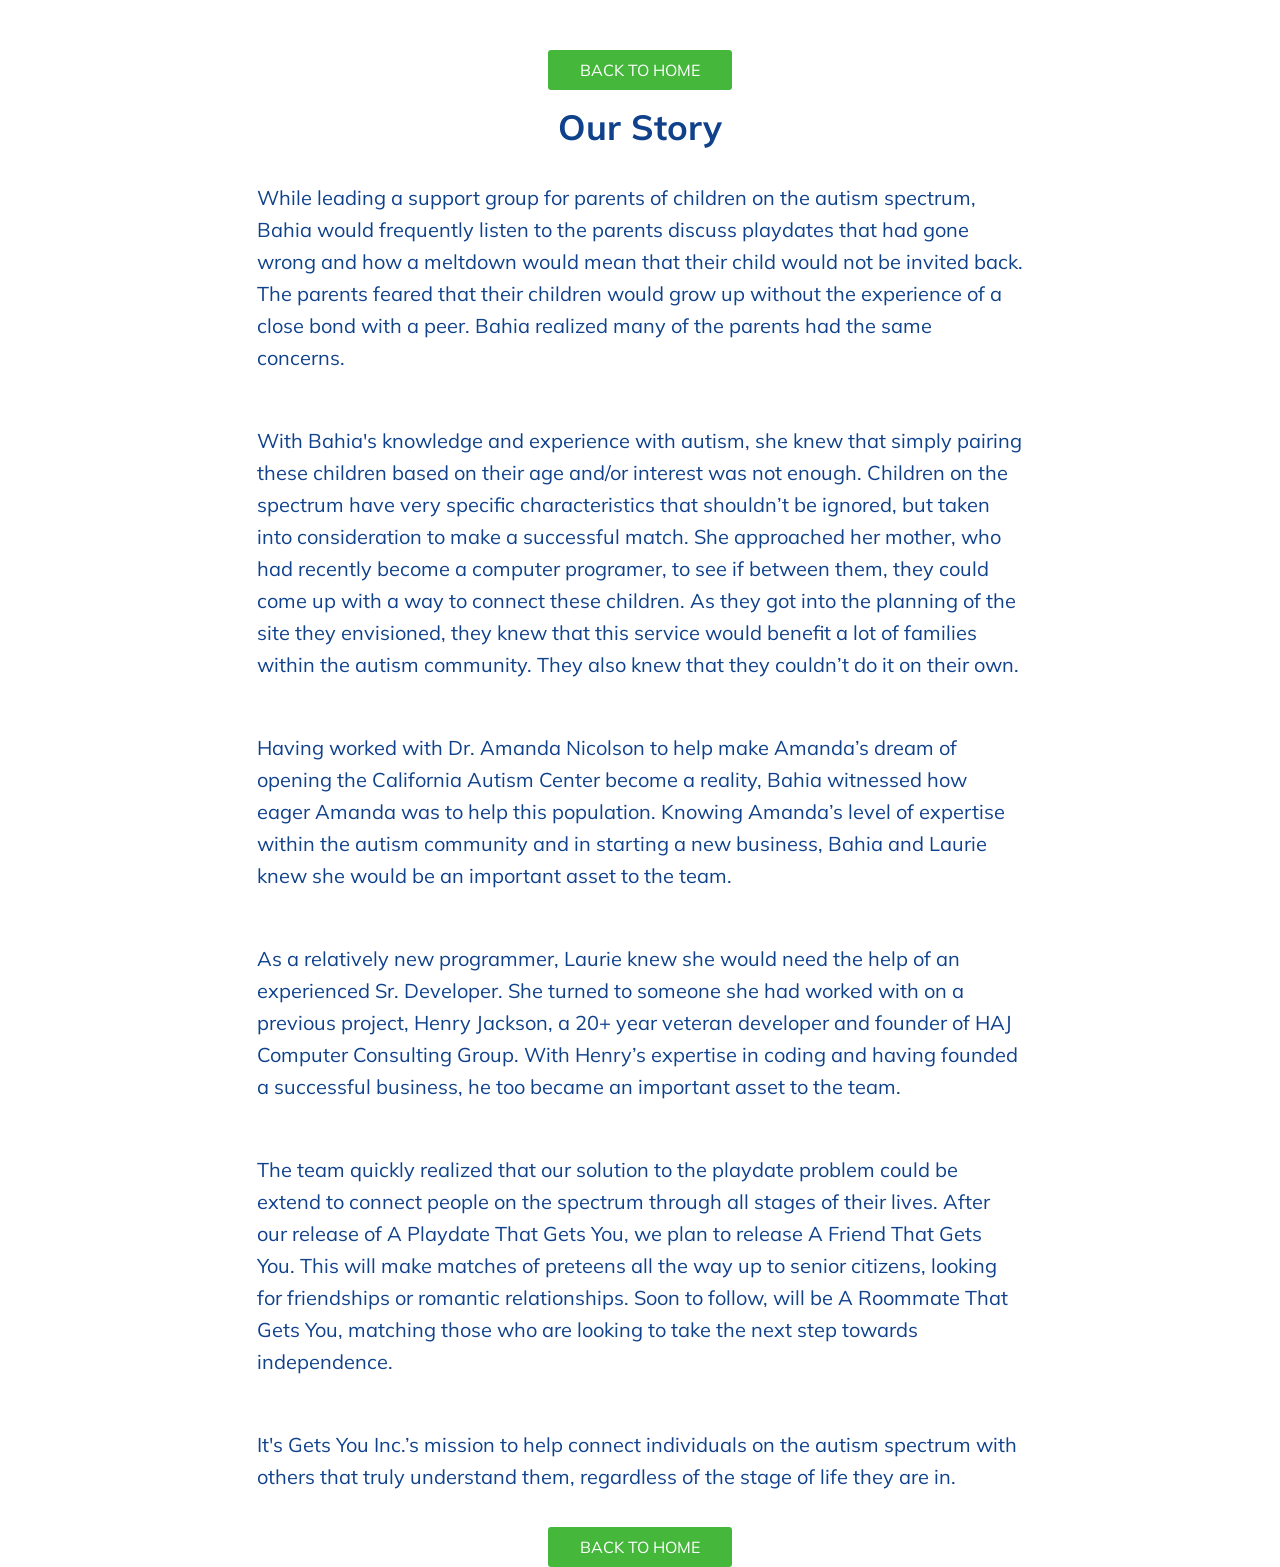
==== pages/about.html @ c368e706 "first commit" ====
<!doctype html>
<html lang="en" class="no-js">
<head>
	<meta charset="UTF-8">
	<meta name="viewport" content="width=device-width, initial-scale=1">

	<link href='https://fonts.googleapis.com/css?family=Muli' rel='stylesheet' type='text/css'>
    <link rel="stylesheet" href="https://cdnjs.cloudflare.com/ajax/libs/font-awesome/4.7.0/css/font-awesome.min.css">
    <link rel="shortcut icon" type="image/x-icon" href="../img/favicon.ico">
	<link rel="stylesheet" href="../css/reset.css"> <!-- CSS reset -->
	<link rel="stylesheet" href="../css/style.css?v=1.001"> <!-- Resource style -->
  	
	<title>Our Story - Gets You Inc.</title>
</head>
	
<body>
	<div class="page-wrapper">
	    <article>
			<a href="../index.html" class="back">BACK TO HOME</a>
		    <div>
                <h2>Our Story</h2>
	        </div>
			<p>
			    While leading a support group for parents of children on the autism spectrum, Bahia would frequently listen to the parents discuss playdates that had gone wrong and how a meltdown would mean that their child would not be invited back. The parents feared that their children would grow up without the experience of a close bond with a peer. Bahia realized many of the parents had the same concerns.
			</p>
			<p>
				With Bahia's knowledge and experience with autism, she knew that simply pairing these children based on their age and/or interest was not enough. Children on the spectrum have very specific characteristics that shouldn’t be ignored, but taken into consideration to make a successful match. She approached her mother, who had recently become a computer programer, to see if between them, they could come up with a way to connect these children. As they got into the planning of the site they envisioned, they knew that this service would benefit a lot of families within the autism community. They also knew that they couldn’t do it on their own.
			</p>
			<p>
			    Having worked with Dr. Amanda Nicolson to help make Amanda’s dream of opening the California Autism Center become a reality, Bahia witnessed how eager Amanda was to help this population. Knowing Amanda’s level of expertise within the autism community and in starting a new business, Bahia and Laurie knew she would be an important asset to the team.
			</p>
			<p>
			    As a relatively new programmer, Laurie knew she would need the help of an experienced Sr. Developer. She turned to someone she had worked with on a previous project, Henry Jackson, a 20+ year veteran developer and founder of HAJ Computer Consulting Group. With Henry’s expertise in coding and having founded a successful business, he too became an important asset to the team.
			</p>
			<p>
			    The team quickly realized that our solution to the playdate problem could be extend to connect people on the spectrum through all stages of their lives. After our release of A Playdate That Gets You, we plan to release A Friend That Gets You. This will make matches of preteens all the way up to senior citizens, looking for friendships or romantic relationships. Soon to follow, will be A Roommate That Gets You, matching those who are looking to take the next step towards independence.
			</p>
			<p>
			    It's Gets You Inc.’s mission to help connect individuals on the autism spectrum with others that truly understand them, regardless of the stage of life they are in.
			</p>
			<a href="../index.html" class="back">BACK TO HOME</a>
			<br/>
		</article>
	</div>
    	
	<script src="js/modernizr.js?v=1.001"></script> <!-- Modernizr -->
</body>
</html>
---- css/style.css ----
/* -------------------------------- 

Primary style

-------------------------------- */
*, *::after, *::before {
  box-sizing: border-box;
}

html {
  font-size: 62.5%;
}

body {
  font-size: 2rem;
  font-family: "Muli", sans-serif;
  color: #10428c;
  background-color: #ffffff;
  padding-top: 50px;
  text-align: center;
}

html, body {
  height: 100%;
}

a {
  color: #666666;
  text-decoration: none;
}

button {
  border: none;
  outline: none;
  cursor: pointer;
}

/* -------------------------------- 

 Header

-------------------------------- */
.logo, .nav-trigger {
  position: absolute;
  z-index: 3;
}
.logo {
  top: 7px;
  left: 4%;
  cursor: pointer;
  -webkit-transition: opacity 0.3s, visibility 0.3s;
  -moz-transition: opacity 0.3s, visibility 0.3s;
  transition: opacity 0.3s, visibility 0.3s;
}
.logo.project-open {
  opacity: 0;
  visibility: hidden;
}
.nav-trigger {
  top: 12px;
  right: 4%;
  height: 46px;
  width: 46px;
  border-radius: 50%;
  background-color: #45b83c;
  -webkit-transition: background 0.2s;
  -moz-transition: background 0.2s;
  transition: background 0.2s;
  /*image replacement*/
  overflow: hidden;
  text-indent: 100%;
  white-space: nowrap;
  color: transparent;
}
.nav-trigger .icon,
.nav-trigger .icon::before,
.nav-trigger .icon::after {
  /*icon created in CSS*/
  position: absolute;
  background-color: #FFFFFF;
  border-radius: 2px;
  /*force Hardware Acceleration in WebKit*/
  -webkit-transform: translateZ(0);
  -moz-transform: translateZ(0);
  -ms-transform: translateZ(0);
  -o-transform: translateZ(0);
  transform: translateZ(0);
  -webkit-backface-visibility: hidden;
  backface-visibility: hidden;
}
.no-touch .nav-trigger:hover {
  background-color: #cfffcc;
}
.nav-trigger .icon {
  /*middle line of the menu icon*/
  display: inline-block;
  width: 18px;
  height: 2px;
  left: 50%;
  top: 50%;
  bottom: auto;
  right: auto;
  -webkit-transform: translateX(-50%) translateY(-50%);
  -moz-transform: translateX(-50%) translateY(-50%);
  -ms-transform: translateX(-50%) translateY(-50%);
  -o-transform: translateX(-50%) translateY(-50%);
  transform: translateX(-50%) translateY(-50%);
  -webkit-transition: -webkit-transform 0.3s, background-color 0.3s;
  -moz-transition: -moz-transform 0.3s, background-color 0.3s;
  transition: transform 0.3s, background-color 0.3s;
}
.nav-trigger .icon::before, .nav-trigger .icon::after {
  /*upper and lower lines of the menu icon*/
  content: '';
  top: 0;
  right: 0;
  width: 100%;
  height: 100%;
  -webkit-transition: -webkit-transform 0.3s;
  -moz-transition: -moz-transform 0.3s;
  transition: transform 0.3s;
}
.nav-trigger .icon::before {
  -webkit-transform: translateY(-6px);
  -moz-transform: translateY(-6px);
  -ms-transform: translateY(-6px);
  -o-transform: translateY(-6px);
  transform: translateY(-6px);
}
.nav-trigger .icon::after {
  -webkit-transform: translateY(6px);
  -moz-transform: translateY(6px);
  -ms-transform: translateY(6px);
  -o-transform: translateY(6px);
  transform: translateY(6px);
}
.nav-trigger.project-open .icon {
  /*user selects a projects - transform the icon into a 'X'*/
  background-color: rgba(255, 255, 255, 0);
}
.nav-trigger.project-open .icon::before, .nav-trigger.project-open .icon::after {
  background-color: #ffffff;
}
.nav-trigger.project-open .icon::before {
  -webkit-transform: translateY(0) rotate(45deg);
  -moz-transform: translateY(0) rotate(45deg);
  -ms-transform: translateY(0) rotate(45deg);
  -o-transform: translateY(0) rotate(45deg);
  transform: translateY(0) rotate(45deg);
}
.nav-trigger.project-open .icon::after {
  -webkit-transform: translateY(0) rotate(-45deg);
  -moz-transform: translateY(0) rotate(-45deg);
  -ms-transform: translateY(0) rotate(-45deg);
  -o-transform: translateY(0) rotate(-45deg);
  transform: translateY(0) rotate(-45deg);
}
.nav-trigger.nav-open .icon {
  /* user opens the navigation - transform the icon into an arrow */
  -webkit-transform: translateY(-50%) translateX(-50%) rotate(90deg);
  -moz-transform: translateY(-50%) translateX(-50%) rotate(90deg);
  -ms-transform: translateY(-50%) translateX(-50%) rotate(90deg);
  -o-transform: translateY(-50%) translateX(-50%) rotate(90deg);
  transform: translateY(-50%) translateX(-50%) rotate(90deg);
}
.nav-trigger.nav-open .icon::after {
  -webkit-transform: translateX(-5px) translateY(3px) rotate(45deg) scaleX(0.5);
  -moz-transform: translateX(-5px) translateY(3px) rotate(45deg) scaleX(0.5);
  -ms-transform: translateX(-5px) translateY(3px) rotate(45deg) scaleX(0.5);
  -o-transform: translateX(-5px) translateY(3px) rotate(45deg) scaleX(0.5);
  transform: translateX(-5px) translateY(3px) rotate(45deg) scaleX(0.5);
}
.nav-trigger.nav-open .icon::before {
  -webkit-transform: translateX(-5px) translateY(-3px) rotate(-45deg) scaleX(0.5);
  -moz-transform: translateX(-5px) translateY(-3px) rotate(-45deg) scaleX(0.5);
  -ms-transform: translateX(-5px) translateY(-3px) rotate(-45deg) scaleX(0.5);
  -o-transform: translateX(-5px) translateY(-3px) rotate(-45deg) scaleX(0.5);
  transform: translateX(-5px) translateY(-3px) rotate(-45deg) scaleX(0.5);
}
.head-title h1 {
  position: relative;
  margin: auto;
  display: block;
  z-index: 1;
  color: #8d5fd3;
  font-family: "Muli", sans-serif;
  font-size: 4.5rem;
  font-weight: 900;
  text-align: center;
  padding: 0;
}


/*-----------------------------

Subscribe Cube

------------------------------*/
#cuboid {
  width: 380px; 
  margin: 0 auto;
/*this also makes #cuboid a container for absolutely positioned descendants*/
  perspective: 1000px;
}
#cuboid form {
/*counter translate*/
  transform: translateZ(-20px);
/*propogate 3d space for children*/
  transform-style: preserve-3d;
/*prevent height collapse as children are absolutely positioned*/
  height: 40px;
/*for smooth animations*/
  transition: all 0.35s;
}

.cuboid-text {
  line-height: 40px; 
  height: 40px;
  background: #45b83c;
  color: #ffffff;
  font-size: 1.9rem;
}
.loader {
  background: #45b83c;
  animation: phase 1s infinite;
}
/*pulsating animation for the loader face*/
@keyframes phase {
  50%{background: #cfffcc;}
}
#email {
  background: #cfffcc;
  outline: none; 
  border: 0 none;
  font: inherit; 
  text-align: left; 
  color: #45b83c;
  width: 100%; 
  display:block;
  padding: 0 10px;
  box-sizing: border-box;
}
#email .cuboid-text {
  color: #45b83c;
}
#submit {
  display: none;
}
.submit-icon, .reset-icon {
  position: absolute; 
  right: 0;
  top: 0;
  color: #45b83c;
  line-height: 40px; 
  padding: 0 10px;
/*smooth transitions when user activates input and types something*/
  transition: all 0.5s;
/*to make the icons feel like buttons*/
  cursor: pointer;
}
.submit-icon {
  padding-top: 8px;
}
/*.active = when the user is typing something*/
.submit-icon.active {
  color: #45b83c;
}
.reset-icon {
  color: #cfffcc; 
  font-size: 14px;
}
#cuboid div {
  position: absolute; 
  top: 0; 
  left: 0; 
  width: 100%;
}
/*3D transforms. Each face will be rotated in multiples of -90deg and moved 20px(half of their 40px height) out*/
#cuboid div:nth-child(1) {transform: rotateX(0deg) translateZ(20px);}
#cuboid div:nth-child(2) {transform: rotateX(-90deg) translateZ(20px);}
#cuboid div:nth-child(3) {transform: rotateX(-180deg) translateZ(20px);}
#cuboid div:nth-child(4) {transform: rotateX(-270deg) translateZ(20px);}

/*the form will have 4 states/classes(default+3) for rotation*/
#cuboid form:hover, 
#cuboid form.ready {transform: translateZ(-20px) rotateX(90deg);}
#cuboid form.loading {transform: translateZ(-20px) rotateX(180deg);}
#cuboid form.complete {transform: translateZ(-20px) rotateX(270deg);}


/* -------------------------------- 

 Navigation

-------------------------------- */
.primary-nav {
  position: absolute;
  z-index: 1;
  top: 60;
  left: 0;
  /*height = (100% - 9%) - 9% is the space taken by the projects when the navigation is open*/
  height: 91%;
  width: 100%;
  overflow: auto;
  text-align: center;
  opacity: 0;
  -webkit-transition: opacity 0s 0.4s;
  -moz-transition: opacity 0s 0.4s;
  transition: opacity 0s 0.4s;
  /* vertically align its content */
  display: table;
}
.primary-nav ul {
  /*vertically align inside nav*/
  display: block;
  vertical-align: middle;
  -webkit-transform: translateY(50px);
  -moz-transform: translateY(50px);
  -ms-transform: translateY(50px);
  -o-transform: translateY(50px);
  transform: translateY(50px);
  -webkit-transition: -webkit-transform 0.4s;
  -moz-transition: -moz-transform 0.4s;
  transition: transform 0.4s;
}
.primary-nav a {
  display: inline-block;
  padding: .4em 1em;
  border-radius: 4px;
  -webkit-transition: background 0.2s;
  -moz-transition: background 0.2s;
  transition: background 0.2s;
  color: #10428c;
  font-family: "Muli", sans-serif;
  font-size: 2rem;
  font-weight: 700;
  -webkit-font-smoothing: antialiased;
  -moz-osx-font-smoothing: grayscale;
}
.no-touch .primary-nav a:hover {
  background-color: #f5f5f5;
}
.primary-nav .label {
  position: relative;
  margin: 2em 0 2em;
  color: #10428c;
  text-transform: uppercase;
  font-weight: 900;
  font-size: 2.5rem;
  letter-spacing: 1px;
}
.primary-nav .label::after {
  /* line below .label*/
  content: '';
  position: absolute;
  left: 50%;
  right: auto;
  -webkit-transform: translateX(-50%);
  -moz-transform: translateX(-50%);
  -ms-transform: translateX(-50%);
  -o-transform: translateX(-50%);
  transform: translateX(-50%);
  bottom: -15px;
  height: 1px;
  width: 40px;
  background-color: currentColor;
}
.primary-nav.nav-open {
  opacity: 1;
  -webkit-transition: opacity 0s;
  -moz-transition: opacity 0s;
  transition: opacity 0s;
}
.primary-nav.nav-open ul {
  -webkit-transform: translateY(0);
  -moz-transform: translateY(0);
  -ms-transform: translateY(0);
  -o-transform: translateY(0);
  transform: translateY(0);
}
@media only screen and (min-width: 1170px) {
  .primary-nav a {
    font-size: 2rem;
  }
}

/* -------------------------------- 

 Projects

-------------------------------- */
.projects-container {
  height: 90%;
  width: 100vw;
  position: relative;
  overflow: hidden;
}
.projects-container .single-project {
  position: absolute;
  z-index: 2;
  top: 0px;
  left: 0px;
  height: 100%;
  width: 100%;
  cursor: pointer;
  -webkit-transition: -webkit-transform 0.4s;
  -moz-transition: -moz-transform 0.4s;
  transition: transform 0.4s;
  /*force hardware acceleration*/
  -webkit-backface-visibility: hidden;
  backface-visibility: hidden;
  -webkit-transform: translateZ(0);
  -moz-transform: translateZ(0);
  -ms-transform: translateZ(0);
  -o-transform: translateZ(0);
  transform: translateZ(0);
}
.projects-container .single-project:nth-of-type(2) {
  -webkit-transform: translateY(33.3333333333%);
  -moz-transform: translateY(33.3333333333%);
  -ms-transform: translateY(33.3333333333%);
  -o-transform: translateY(33.3333333333%);
  transform: translateY(33.3333333333%);
}
.projects-container .single-project:nth-of-type(3) {
  -webkit-transform: translateY(66.6666666667%);
  -moz-transform: translateY(66.6666666667%);
  -ms-transform: translateY(66.6666666667%);
  -o-transform: translateY(66.6666666667%);
  transform: translateY(66.6666666667%);
}
.projects-container .single-project.selected {
  /*selected project*/
  cursor: auto;
  -webkit-transform: translateY(0);
  -moz-transform: translateY(0);
  -ms-transform: translateY(0);
  -o-transform: translateY(0);
  transform: translateY(0);
}
.projects-container .single-project.selected ~ li {
  /*hide siblings projects*/
  -webkit-transform: translateY(100%);
  -moz-transform: translateY(100%);
  -ms-transform: translateY(100%);
  -o-transform: translateY(100%);
  transform: translateY(100%);
}
.projects-container.nav-open .single-project {
  box-shadow: 0 0 30px rgba(0, 0, 0, 0.5);
  -webkit-transform: translateY(91%);
  -moz-transform: translateY(91%);
  -ms-transform: translateY(91%);
  -o-transform: translateY(91%);
  transform: translateY(91%);
}
.projects-container.nav-open .single-project:nth-of-type(2) {
  -webkit-transform: translateY(94%);
  -moz-transform: translateY(94%);
  -ms-transform: translateY(94%);
  -o-transform: translateY(94%);
  transform: translateY(94%);
}
.projects-container.nav-open .single-project:nth-of-type(3) {
  -webkit-transform: translateY(97%);
  -moz-transform: translateY(97%);
  -ms-transform: translateY(97%);
  -o-transform: translateY(97%);
  transform: translateY(97%);
}
.projects-container.nav-open:hover .single-project {
  -webkit-transform: translateY(88%);
  -moz-transform: translateY(88%);
  -ms-transform: translateY(88%);
  -o-transform: translateY(88%);
  transform: translateY(88%);
}
.projects-container.nav-open:hover .single-project:nth-of-type(2) {
  -webkit-transform: translateY(92%);
  -moz-transform: translateY(92%);
  -ms-transform: translateY(92%);
  -o-transform: translateY(92%);
  transform: translateY(92%);
}
.projects-container.nav-open:hover .single-project:nth-of-type(3) {
  -webkit-transform: translateY(96%);
  -moz-transform: translateY(96%);
  -ms-transform: translateY(96%);
  -o-transform: translateY(96%);
  transform: translateY(96%);
}

.title {
  position: relative;
  z-index: 1;
  height: 33.333333333%;
  width: 100vw;
  text-align: center;
  /* vertical align its content */
  display: block;
}
.title::before {
  /*background image*/
  content: '';
  position: absolute;
  top: 0;
  left: 0;
  height: 300%;
  width: 100vw;
  background-position: center center;
  background-repeat: no-repeat;
}
.title::after {
  /*line below title - visible on hover*/
  content: '';
  position: absolute;
  left: 50%;
  top: 56%;
  -webkit-transform: translateX(-50%) translateY(-50%) scaleX(0);
  -moz-transform: translateX(-50%) translateY(-50%) scaleX(0);
  -ms-transform: translateX(-50%) translateY(-50%) scaleX(0);
  -o-transform: translateX(-50%) translateY(-50%) scaleX(0);
  transform: translateX(-50%) translateY(-50%) scaleX(0);
  height: 5px;
  width: 130px;
  background-color: #8d5fd3;
  -webkit-transition: -webkit-transform 0.2s;
  -moz-transition: -moz-transform 0.2s;
  transition: transform 0.2s;
}
.single-project:nth-of-type(1) .title {
  background-color: #e8b85a;
}
.single-project:nth-of-type(1) .title::before {
  background-image: url(../img/img-1.jpg);
}
.single-project:nth-of-type(2) .title {
  background-color: #798eab;
}
.single-project:nth-of-type(2) .title::before {
  background-image: url(../img/Collage_Fotor.jpg);
}
.single-project:nth-of-type(3) .title {
  background-color: #fafffc;
}
.single-project:nth-of-type(3) .title::before {
  background-image: url(../img/img3_Fotor.jpg);
}
.single-project:nth-of-type(1) .title::before, .single-project:nth-of-type(2) .title::before, .single-project:nth-of-type(3) .title::before {
  background-size: cover;
}

.title h1 {
  position: relative;
  top: 25%;
  padding: 1.5rem;
  z-index: 1;
  font-size: 4.2rem;
  font-weight: 900;
  color: #8d5fd3;
  font-family: "Muli", sans-serif;
  /*vertical align inside .title*/
  display: block;
  vertical-align: middle;
  -webkit-transition: -webkit-transform 0.4s;
  -moz-transition: -moz-transform 0.4s;
  transition: transform 0.4s;
  /*force hardware acceleration*/
  -webkit-backface-visibility: hidden;
  backface-visibility: hidden;
  -webkit-transform: translateZ(0);
  -moz-transform: translateZ(0);
  -ms-transform: translateZ(0);
  -o-transform: translateZ(0);
  transform: translateZ(0);
}
.no-touch .title:hover::after {
  -webkit-transform: translateX(-50%) translateY(-50%) scaleX(1);
  -moz-transform: translateX(-50%) translateY(-50%) scaleX(1);
  -ms-transform: translateX(-50%) translateY(-50%) scaleX(1);
  -o-transform: translateX(-50%) translateY(-50%) scaleX(1);
  transform: translateX(-50%) translateY(-50%) scaleX(1);
}
.no-touch .selected .title:hover::after {
  -webkit-transition: -webkit-transform 0s;
  -moz-transition: -moz-transform 0s;
  transition: transform 0s;
  -webkit-transform: translateX(-50%) translateY(-50%) scaleX(0);
  -moz-transform: translateX(-50%) translateY(-50%) scaleX(0);
  -ms-transform: translateX(-50%) translateY(-50%) scaleX(0);
  -o-transform: translateX(-50%) translateY(-50%) scaleX(0);
  transform: translateX(-50%) translateY(-50%) scaleX(0);
}
.selected .title h2 {
  /*vertically center h2 in the full-height image*/
  -webkit-transform: translateY(100%);
  -moz-transform: translateY(100%);
  -ms-transform: translateY(100%);
  -o-transform: translateY(100%);
  transform: translateY(100%);
}
@media only screen and (min-width: 1170px) {
  .title h2 {
    font-size: 3.8rem;
  }
}
.project-info {
  position: absolute;
  z-index: 2;
  top: 0;
  left: 0;
  width: 100%;
  height: 100%;
  overflow: auto;
  opacity: 0;
  visibility: hidden;
  -webkit-transition: opacity 0.4s, visibility 0.4s;
  -moz-transition: opacity 0.4s, visibility 0.4s;
  transition: opacity 0.4s, visibility 0.4s;
}
.project-info::before {
  /*use to push the .content-wrapper below the intro project image*/
  content: '';
  display: block;
  height: 100%;
  width: 100%;
  pointer-events: none;
}
.project-info .content-wrapper {
  position: relative;
  z-index: 2;
  padding: 2.5em 0 3em 0;
  background-color: #FFFFFF;
}
.project-info .content-wrapper > * {
  width: 90%;
  max-width: 800px;
  margin: 0 auto;
  color: #10428c;
}
.project-info .content-wrapper article h2 {
  position: relative;
  z-index: 1;
  font-size: 3.5rem;
  text-align: center;
  padding: 8rem 0 2rem 0;
  font-weight: 700;
}
.project-info .content-wrapper article p {
  font-size: 2rem;
  line-height: 2rem;
  text-align: left;
  padding: 1.7rem;
}
.selected .project-info {
  -webkit-overflow-scrolling: touch;
  opacity: 1;
  visibility: visible;
  -webkit-transition: opacity 0s, visibility 0s;
  -moz-transition: opacity 0s, visibility 0s;
  transition: opacity 0s, visibility 0s;
}
.project-info.has-boxshadow .content-wrapper {
  /* add a box-shadow while scrolling over the background image */
  box-shadow: 0 -5px 30px rgba(0, 0, 0, 0.2);
}
@media only screen and (min-width: 1170px) {
  .project-info .content-wrapper {
    padding: 4em 0;
  }
  .project-info .content-wrapper p {
    font-size: 1.5rem;
  }
}

.scroll {
  /*scroll down arrow*/
  position: fixed;
  z-index: 1;
  top: calc(100% - 150px);
  left: 50%;
  right: auto;
  -webkit-transform: translateX(-50%);
  -moz-transform: translateX(-50%);
  -ms-transform: translateX(-50%);
  -o-transform: translateX(-50%);
  transform: translateX(-50%);
  height: 48px;
  width: 48px;
  /*replace text with image*/
  text-indent: 100%;
  overflow: hidden;
  white-space: nowrap;
  color: transparent;
  background: transparent url(../img/arrow.svg) no-repeat center center;
  opacity: 0;
  visibility: hidden;
  -webkit-transition: opacity 0.4s, visibility 0.4s;
  -moz-transition: opacity 0.4s, visibility 0.4s;
  transition: opacity 0.4s, visibility 0.4s;
}
.project-open .scroll {
  opacity: 1;
  visibility: visible;
  -webkit-animation: translate 1s 0.2s;
  -moz-animation: translate 1s 0.2s;
  animation: translate 1s 0.2s;
  -webkit-animation-iteration-count: 15;
  -moz-animation-iteration-count: 15;
  animation-iteration-count: 15;
}
.project-open .has-boxshadow .scroll {
  opacity: 0;
  visibility: hidden;
}

/*pages*/
.page-wrapper, .content-wrapper {
  position: relative;
  z-index: 2;
  background-color: #FFFFFF;  
}
.page-wrapper, content-wrapper > * {
  width: 90%;
  max-width: 800px;
  margin: 0 auto;
  color: #10428c;  
}
.page-wrapper article h2, .content-wrapper article h2, main h2{
  z-index: 1;
  color: #10428c;
  font-family: "Muli", sans-serif;
  font-weight: 700;
  font-size: 3.5rem;
  text-align: center;
  padding-top: 2rem;
  padding-bottom: 2rem;
}
.page-wrapper article p, .content-wrapper article p {
  margin-bottom: 1.7rem;
  font-family: "Muli", sans-serif;
  font-size: 2rem;
  line-height: 3.2rem;
  text-align: left;
  padding: 1.7rem;
}

/* back button */
.back {
  background: #45b83c;
  border-radius: 0.3rem;
  border: none;
  color: white;
  padding: 12px 32px; 
  text-align: center;
  text-decoration: none;
  display: inline-block;
  font-size: 16px;
  cursor: pointer;
}






/*Modals should cover the whole screen, but be hidden by default.

When we click a link to #ModalName, #ModalName becomes the :target element and we can use this selector to give it new styles, like display:block;

Notice our "Close" links have an href of "#", which means none of our modals are now the :target. They will now all fall back to the basic .modal styling.

*/
article .back1page {
  background: #fff;
  border-radius: 0.3rem;
  border: none;
  color: #10428c;
  padding: 12px 32px; 
  text-align: center;
  text-decoration: none;
  display: block;
  font-size: 16px;
  font-weight:700;
  cursor: pointer;
  width: 20%;
  margin: 20px auto;
  position: absolute;
  left: 40%;
}
.modal {
	position: absolute;
	top: 0;
	left: 0;
	bottom: 0;
	right: 0;
	display: none;
	opacity: 0;
	overflow: scroll;
	width: 100%;
}
.modal:target {
	display: block;
	z-index: 2;
	opacity: 1;
}
.popup:target ~ .content {
	overflow: hidden;
}

.modal-open,
.modal-open:hover {
	display: block;
	margin: 1em auto;
	padding: 1.5em 1em;
	border: none;
	font-size: 1em;
	text-align: center;
	text-decoration: none;
	color: #10428c;
	box-shadow: 0 0 10px 1px #CCC;
}

.modal-title {
	font-size: 2em;
	font-weight: 100;
	color: #eeeeee;
	margin: 80px auto 30px auto;
}
.modal-description {
	padding: 1em;
	font-size: 1em;
	letter-spacing: 0.1em;
	color: #eeeeee;
	margin: 0 auto;
}

.bg--blue {
	background-color: #10428c;
}
.bg--purple {
	background-color: #8d5fd3;
}
.bg--red {
	background-color: #c04545;
}
.bg--green {
	background-color: #45b83c;
}

 .back1 {
	background-color:#fff;
    display:block;
    width:20%;
    position:relative;
    font-style:normal;
    font-weight:bold;
    font-size:14px;
    margin:auto;
    outline:none;
    color:#10428c;
    border:none;
    text-decoration:none;
    text-align:center;
    cursor:pointer;
    border-radius:p.3rem;
}


figure.overlay{
	position: relative;
	float: left;
	margin: 10px 1%;
	min-width: 220px;
	max-width: 380px;
	max-height: 380px;
	width: 100%;
	overflow: hidden;
	text-align: center;
}

/* make a smooth transition when hover over image */
figure.overlay * {
	-webkit-transition: all 0.35s ease-in-out;
	transition: all .35s ease-in-out;
}

figure.overlay img{
	opacity: 0.3;
	max-width: 100%;
	position: relative;
}

figure.overlay figcaption{
	position: absolute;
	top: 70%;
	left: 30px;
	right: 30px;
}

figure.overlay figcaption h3{
	font-size: .9em;
	top: 50%;
	letter-spacing: -.5px;
	color: #ffffff;
	text-transform: uppercase;
	padding: 10px 0px;
	margin: 0;
	font-weight: 400;
}

figure.overlay figcaption h3 span{
	font-size: .8em;
}
/* lines above and below the figcaptions */
figure.overlay figcaption:before, figure.overlay figcaption:after{
	background-color: rgba(255, 255, 255, 0.8);
	width: 100%;
	height: 2px;
	position: absolute;
	content: "";
	display: block;
}

figure.overlay figcaption:before{
	left: 0;
	top: 0;
}

figure.overlay figcaption:after{
	bottom: 0;
	right: 0;
}

figure.overlay.blue{
	background: #10428c;
}

figure.overlay.purple{
	background: #8d5fd3;
}

figure.overlay.red{
	background: #c04545;
}

figure.overlay.green{
	background: #45b83c;
}

/* code to make the images links */
figure.overlay a{
	left: 0;
	right: 0;
	top: 0;
	bottom: 0;
	position: absolute;
}

/* when you hover, overlay disappears */
figure.overlay:hover img, figure.overlay.hover img{
	opacity: 1;
}


figure.overlay:hover figcaption:before,
figure.overlay.hover figcaption:before,
figure.overlay:hover figcaption:after,
figure.overlay.hover figcaption:after{
	width: 200%;
}

/* --------------------------------

 contact page

---------------------------------- */
form {

  margin: 10% auto;
  min-width: 9rem;
}

input,
textarea {
  float: left;
  width: 100%;
  max-width: 100%;
  height: 40px;
  border: none;
  margin: 0.5rem 0;
  padding: 0.5rem 1rem;
  border-radius: 0.3rem;
  background: #efefef;
  color: #10428c;
  font-size: 0.8em;
}
input[type=submit],
textarea[type=submit] {
  background: #45b83c;
  color: #fff;
  font-weight: 700;
  float: right;
}
input::placeholder,
textarea::placeholder {
  color: #7a7a7a;
}
input.error,
textarea.error {
  background: #c04545;
  color: #fff;
}
input.error::placeholder,
textarea.error::placeholder {
  color: black;
}

textarea {
  height: 12rem;
}

.captcha {
  float: left;
}
.captcha input {
  float: right;
}
.captcha input[name=question] {
  width: 6rem;
  border-top-right-radius: 0;
  border-bottom-right-radius: 0;
  text-align: right;
  padding-right: 0;
}
.captcha [name=captcha] {
  width: 7rem;
  border-top-left-radius: 0;
  border-bottom-left-radius: 0;
  padding-left: 0.5rem;
}
.captcha [name=captcha]::placeholder {
  text-align: center;
}

* {
  box-sizing: border-box;
}



/* -------------------------------- 

 Support for no js main site 

-------------------------------- */
.no-js .cd-nav-trigger, .no-js .cd-scroll {
  display: none;
}

.no-js .cd-primary-nav {
  position: relative;
  height: auto;
  min-height: 94px;
  display: block;
  opacity: 1;
}
.no-js .cd-primary-nav::after {
  clear: both;
  content: "";
  display: table;
}
.no-js .cd-primary-nav ul {
  display: block;
  padding-left: calc(5% + 60px);
  float: right;
  -webkit-transform: translateY(0);
  -moz-transform: translateY(0);
  -ms-transform: translateY(0);
  -o-transform: translateY(0);
  transform: translateY(0);
}
.no-js .cd-primary-nav ul::after {
  clear: both;
  content: "";
  display: table;
}
.no-js .cd-primary-nav li {
  display: inline-block;
  float: left;
  margin-top: 1.4em;
}
.no-js .cd-primary-nav li.cd-label {
  display: none;
}
.no-js .cd-primary-nav a {
  font-size: 1.6em;
}
.no-js .cd-projects-container {
  height: auto;
}
.no-js .cd-projects-container .single-project {
  position: relative;
  -webkit-transform: translateY(0);
  -moz-transform: translateY(0);
  -ms-transform: translateY(0);
  -o-transform: translateY(0);
  transform: translateY(0);
  top: 0;
  cursor: auto;
}
.no-js .cd-projects-container .cd-title {
  height: 300px;
}
.no-js .cd-projects-container .cd-title::before {
  height: 300px;
}
.no-js .cd-projects-container h2 {
  -webkit-transform: translateY(0);
  -moz-transform: translateY(0);
  -ms-transform: translateY(0);
  -o-transform: translateY(0);
  transform: translateY(0);
}
.no-js .cd-projects-container h2::after {
  display: none;
}
.no-js .cd-project-info {
  position: relative;
  height: auto;
  top: 0;
  -webkit-transform: translateY(0);
  -moz-transform: translateY(0);
  -ms-transform: translateY(0);
  -o-transform: translateY(0);
  transform: translateY(0);
  opacity: 1;
  visibility: visible;
}
.no-js .cd-project-info .content-wrapper {
  margin-top: 0;
}
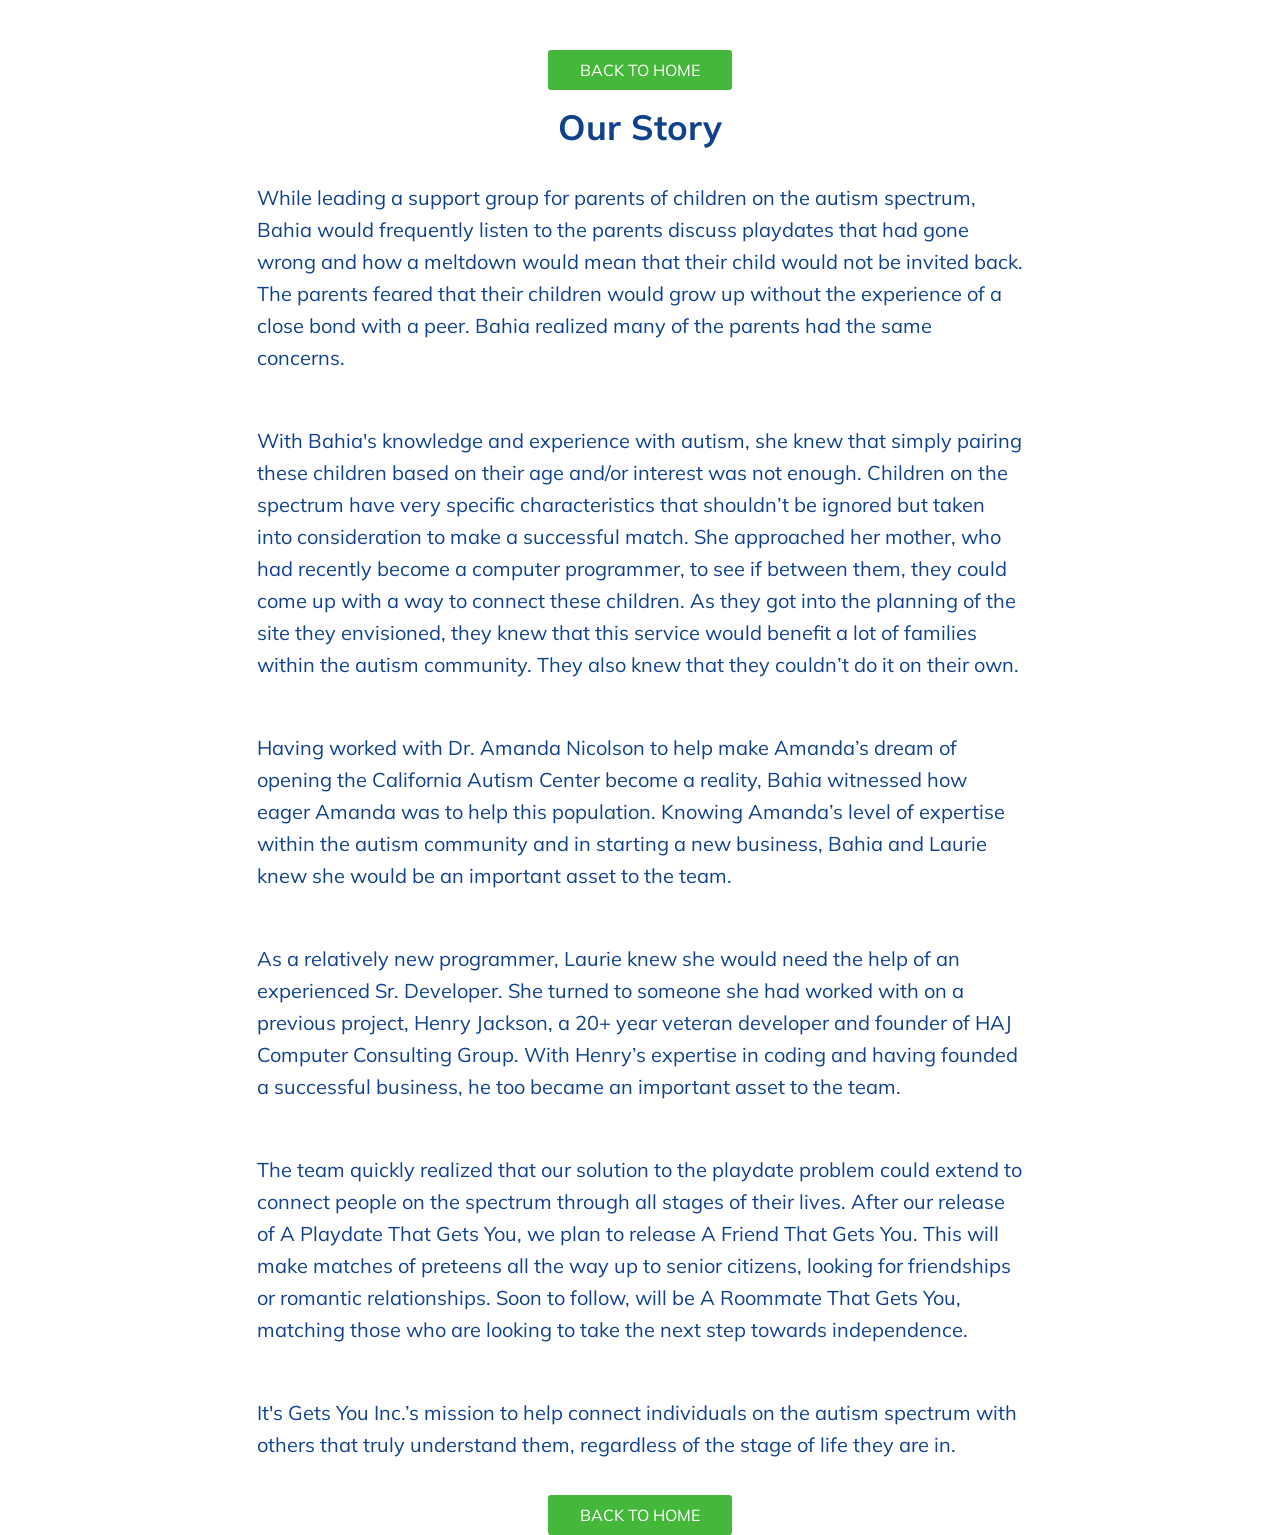
==== commit 55752942: "Add changes" ====
--- a/pages/about.html
+++ b/pages/about.html
@@ -24,7 +24,7 @@
 			    While leading a support group for parents of children on the autism spectrum, Bahia would frequently listen to the parents discuss playdates that had gone wrong and how a meltdown would mean that their child would not be invited back. The parents feared that their children would grow up without the experience of a close bond with a peer. Bahia realized many of the parents had the same concerns.
 			</p>
 			<p>
-				With Bahia's knowledge and experience with autism, she knew that simply pairing these children based on their age and/or interest was not enough. Children on the spectrum have very specific characteristics that shouldn’t be ignored, but taken into consideration to make a successful match. She approached her mother, who had recently become a computer programer, to see if between them, they could come up with a way to connect these children. As they got into the planning of the site they envisioned, they knew that this service would benefit a lot of families within the autism community. They also knew that they couldn’t do it on their own.
+				With Bahia's knowledge and experience with autism, she knew that simply pairing these children based on their age and/or interest was not enough. Children on the spectrum have very specific characteristics that shouldn’t be ignored but taken into consideration to make a successful match. She approached her mother, who had recently become a computer programmer, to see if between them, they could come up with a way to connect these children. As they got into the planning of the site they envisioned, they knew that this service would benefit a lot of families within the autism community. They also knew that they couldn’t do it on their own.
 			</p>
 			<p>
 			    Having worked with Dr. Amanda Nicolson to help make Amanda’s dream of opening the California Autism Center become a reality, Bahia witnessed how eager Amanda was to help this population. Knowing Amanda’s level of expertise within the autism community and in starting a new business, Bahia and Laurie knew she would be an important asset to the team.
@@ -33,7 +33,7 @@
 			    As a relatively new programmer, Laurie knew she would need the help of an experienced Sr. Developer. She turned to someone she had worked with on a previous project, Henry Jackson, a 20+ year veteran developer and founder of HAJ Computer Consulting Group. With Henry’s expertise in coding and having founded a successful business, he too became an important asset to the team.
 			</p>
 			<p>
-			    The team quickly realized that our solution to the playdate problem could be extend to connect people on the spectrum through all stages of their lives. After our release of A Playdate That Gets You, we plan to release A Friend That Gets You. This will make matches of preteens all the way up to senior citizens, looking for friendships or romantic relationships. Soon to follow, will be A Roommate That Gets You, matching those who are looking to take the next step towards independence.
+			    The team quickly realized that our solution to the playdate problem could extend to connect people on the spectrum through all stages of their lives. After our release of A Playdate That Gets You, we plan to release A Friend That Gets You. This will make matches of preteens all the way up to senior citizens, looking for friendships or romantic relationships. Soon to follow, will be A Roommate That Gets You, matching those who are looking to take the next step towards independence.
 			</p>
 			<p>
 			    It's Gets You Inc.’s mission to help connect individuals on the autism spectrum with others that truly understand them, regardless of the stage of life they are in.
--- a/css/style.css
+++ b/css/style.css
@@ -184,7 +184,7 @@
   z-index: 1;
   color: #8d5fd3;
   font-family: "Muli", sans-serif;
-  font-size: 4.5rem;
+  font-size: 2.5em;
   font-weight: 900;
   text-align: center;
   padding: 0;
@@ -193,100 +193,65 @@
 
 /*-----------------------------
 
-Subscribe Cube
+Subscribe
 
 ------------------------------*/
-#cuboid {
-  width: 380px; 
+form{
+  width: 390px;
   margin: 0 auto;
-/*this also makes #cuboid a container for absolutely positioned descendants*/
-  perspective: 1000px;
-}
-#cuboid form {
-/*counter translate*/
-  transform: translateZ(-20px);
-/*propogate 3d space for children*/
-  transform-style: preserve-3d;
-/*prevent height collapse as children are absolutely positioned*/
-  height: 40px;
-/*for smooth animations*/
-  transition: all 0.35s;
-}
-
-.cuboid-text {
-  line-height: 40px; 
-  height: 40px;
-  background: #45b83c;
-  color: #ffffff;
-  font-size: 1.9rem;
-}
-.loader {
-  background: #45b83c;
-  animation: phase 1s infinite;
-}
-/*pulsating animation for the loader face*/
-@keyframes phase {
-  50%{background: #cfffcc;}
-}
-#email {
+  padding: 0;
+}
+
+
+
+.info{
+  display: inline-block;
+  margin: 0;
+}
+
+.info input {
+  display: block;
+  width: 280px;
+  height: 38px;
+  border: 0;
+  border-radius: 3px;
+  margin: 0;
+  padding: 5px;
+  background: #eee;
+}
+
+.info input:last-child {
+  margin: 0;
+}
+
+.info input:focus {
+  outline: none;
+}
+
+input[type="submit"]{
+  vertical-align: top;
+  height: 38px;
+  width: 98px;
+  margin: 0;
+  padding: 0;
+  border: 0;
+  border-radius: 3px;
+  cursor: pointer;
+  font-weight: 700;
+  letter-spacing: 1px;
+  color: #fff;
   background: #cfffcc;
-  outline: none; 
-  border: 0 none;
-  font: inherit; 
-  text-align: left; 
-  color: #45b83c;
-  width: 100%; 
-  display:block;
-  padding: 0 10px;
-  box-sizing: border-box;
-}
-#email .cuboid-text {
-  color: #45b83c;
-}
-#submit {
-  display: none;
-}
-.submit-icon, .reset-icon {
-  position: absolute; 
-  right: 0;
-  top: 0;
-  color: #45b83c;
-  line-height: 40px; 
-  padding: 0 10px;
-/*smooth transitions when user activates input and types something*/
-  transition: all 0.5s;
-/*to make the icons feel like buttons*/
-  cursor: pointer;
-}
-.submit-icon {
-  padding-top: 8px;
-}
-/*.active = when the user is typing something*/
-.submit-icon.active {
-  color: #45b83c;
-}
-.reset-icon {
-  color: #cfffcc; 
-  font-size: 14px;
-}
-#cuboid div {
-  position: absolute; 
-  top: 0; 
-  left: 0; 
-  width: 100%;
-}
-/*3D transforms. Each face will be rotated in multiples of -90deg and moved 20px(half of their 40px height) out*/
-#cuboid div:nth-child(1) {transform: rotateX(0deg) translateZ(20px);}
-#cuboid div:nth-child(2) {transform: rotateX(-90deg) translateZ(20px);}
-#cuboid div:nth-child(3) {transform: rotateX(-180deg) translateZ(20px);}
-#cuboid div:nth-child(4) {transform: rotateX(-270deg) translateZ(20px);}
-
-/*the form will have 4 states/classes(default+3) for rotation*/
-#cuboid form:hover, 
-#cuboid form.ready {transform: translateZ(-20px) rotateX(90deg);}
-#cuboid form.loading {transform: translateZ(-20px) rotateX(180deg);}
-#cuboid form.complete {transform: translateZ(-20px) rotateX(270deg);}
-
+}
+
+input[type="submit"]:hover{
+  background: #cfffcc;
+  font-weight: 200;
+}
+form h1{
+  color:#45b83c;
+  font-size: 1.3em;
+  padding-bottom: 5px;
+}
 
 /* -------------------------------- 
 
@@ -515,7 +480,7 @@
   content: '';
   position: absolute;
   left: 50%;
-  top: 56%;
+  top: 62%;
   -webkit-transform: translateX(-50%) translateY(-50%) scaleX(0);
   -moz-transform: translateX(-50%) translateY(-50%) scaleX(0);
   -ms-transform: translateX(-50%) translateY(-50%) scaleX(0);
@@ -677,7 +642,7 @@
   /*scroll down arrow*/
   position: fixed;
   z-index: 1;
-  top: calc(100% - 150px);
+  top: 50%;
   left: 50%;
   right: auto;
   -webkit-transform: translateX(-50%);
@@ -714,11 +679,57 @@
   visibility: hidden;
 }
 
+
+@-webkit-keyframes cd-translate {
+  0% {
+    -webkit-transform: translateX(-50%);
+  }
+  50% {
+    -webkit-transform: translateY(10px) translateX(-50%);
+  }
+  100% {
+    -webkit-transform: translateX(-50%);
+  }
+}
+@-moz-keyframes cd-translate {
+  0% {
+    -moz-transform: translateX(-50%);
+  }
+  50% {
+    -moz-transform: translateY(10px) translateX(-50%);
+  }
+  100% {
+    -moz-transform: translateX(-50%);
+  }
+}
+@keyframes cd-translate {
+  0% {
+    -webkit-transform: translateX(-50%);
+    -moz-transform: translateX(-50%);
+    -ms-transform: translateX(-50%);
+    -o-transform: translateX(-50%);
+    transform: translateX(-50%);
+  }
+  50% {
+    -webkit-transform: translateY(10px) translateX(-50%);
+    -moz-transform: translateY(10px) translateX(-50%);
+    -ms-transform: translateY(10px) translateX(-50%);
+    -o-transform: translateY(10px) translateX(-50%);
+    transform: translateY(10px) translateX(-50%);
+  }
+  100% {
+    -webkit-transform: translateX(-50%);
+    -moz-transform: translateX(-50%);
+    -ms-transform: translateX(-50%);
+    -o-transform: translateX(-50%);
+    transform: translateX(-50%);
+  }
+}
 /*pages*/
 .page-wrapper, .content-wrapper {
   position: relative;
   z-index: 2;
-  background-color: #FFFFFF;  
+  background-color: #fff;  
 }
 .page-wrapper, content-wrapper > * {
   width: 90%;
@@ -750,7 +761,7 @@
   background: #45b83c;
   border-radius: 0.3rem;
   border: none;
-  color: white;
+  color: #fff;
   padding: 12px 32px; 
   text-align: center;
   text-decoration: none;
@@ -758,10 +769,6 @@
   font-size: 16px;
   cursor: pointer;
 }
-
-
-
-
 
 
 /*Modals should cover the whole screen, but be hidden by default.
@@ -824,14 +831,14 @@
 .modal-title {
 	font-size: 2em;
 	font-weight: 100;
-	color: #eeeeee;
+	color: #eee;
 	margin: 80px auto 30px auto;
 }
 .modal-description {
 	padding: 1em;
 	font-size: 1em;
 	letter-spacing: 0.1em;
-	color: #eeeeee;
+	color: #eee;
 	margin: 0 auto;
 }
 
@@ -902,7 +909,7 @@
 	font-size: .9em;
 	top: 50%;
 	letter-spacing: -.5px;
-	color: #ffffff;
+	color: #fff;
 	text-transform: uppercase;
 	padding: 10px 0px;
 	margin: 0;
@@ -977,7 +984,7 @@
 ---------------------------------- */
 form {
 
-  margin: 10% auto;
+  margin: 2% auto;
   min-width: 9rem;
 }
 
@@ -999,7 +1006,7 @@
 textarea[type=submit] {
   background: #45b83c;
   color: #fff;
-  font-weight: 700;
+  font-weight: 400;
   float: right;
 }
 input::placeholder,
@@ -1054,23 +1061,23 @@
  Support for no js main site 
 
 -------------------------------- */
-.no-js .cd-nav-trigger, .no-js .cd-scroll {
+.no-js .nav-trigger, .no-js .scroll {
   display: none;
 }
 
-.no-js .cd-primary-nav {
+.no-js .primary-nav {
   position: relative;
   height: auto;
   min-height: 94px;
   display: block;
   opacity: 1;
 }
-.no-js .cd-primary-nav::after {
+.no-js .primary-nav::after {
   clear: both;
   content: "";
   display: table;
 }
-.no-js .cd-primary-nav ul {
+.no-js .primary-nav ul {
   display: block;
   padding-left: calc(5% + 60px);
   float: right;
@@ -1080,26 +1087,26 @@
   -o-transform: translateY(0);
   transform: translateY(0);
 }
-.no-js .cd-primary-nav ul::after {
+.no-js .primary-nav ul::after {
   clear: both;
   content: "";
   display: table;
 }
-.no-js .cd-primary-nav li {
+.no-js .primary-nav li {
   display: inline-block;
   float: left;
   margin-top: 1.4em;
 }
-.no-js .cd-primary-nav li.cd-label {
+.no-js .primary-nav li.label {
   display: none;
 }
-.no-js .cd-primary-nav a {
+.no-js .primary-nav a {
   font-size: 1.6em;
 }
-.no-js .cd-projects-container {
+.no-js .projects-container {
   height: auto;
 }
-.no-js .cd-projects-container .single-project {
+.no-js .projects-container .single-project {
   position: relative;
   -webkit-transform: translateY(0);
   -moz-transform: translateY(0);
@@ -1109,23 +1116,23 @@
   top: 0;
   cursor: auto;
 }
-.no-js .cd-projects-container .cd-title {
+.no-js .projects-container .title {
   height: 300px;
 }
-.no-js .cd-projects-container .cd-title::before {
+.no-js .projects-container .title::before {
   height: 300px;
 }
-.no-js .cd-projects-container h2 {
+.no-js .projects-container h2 {
   -webkit-transform: translateY(0);
   -moz-transform: translateY(0);
   -ms-transform: translateY(0);
   -o-transform: translateY(0);
   transform: translateY(0);
 }
-.no-js .cd-projects-container h2::after {
+.no-js .projects-container h2::after {
   display: none;
 }
-.no-js .cd-project-info {
+.no-js .project-info {
   position: relative;
   height: auto;
   top: 0;
@@ -1137,72 +1144,6 @@
   opacity: 1;
   visibility: visible;
 }
-.no-js .cd-project-info .content-wrapper {
+.no-js .project-info .content-wrapper {
   margin-top: 0;
-}
-
-
-
-
-
-	
-	
-	
-	
-	
-	
-	
-	
-	
-	
-	
-	
-	
-	
-	
-	
-	
-	
-	
-	
-	
-	
-	
-	
-	
-	
-	
-	
-	
-	
-	
-	
-	
-	
-	
-	
-	
-	
-	
-	
-	
-	
-	
-	
-	
-	
-	
-	
-	
-	
-	
-	
-	
-	
-	
-	
-	
-	
-	
-	
-	
+}
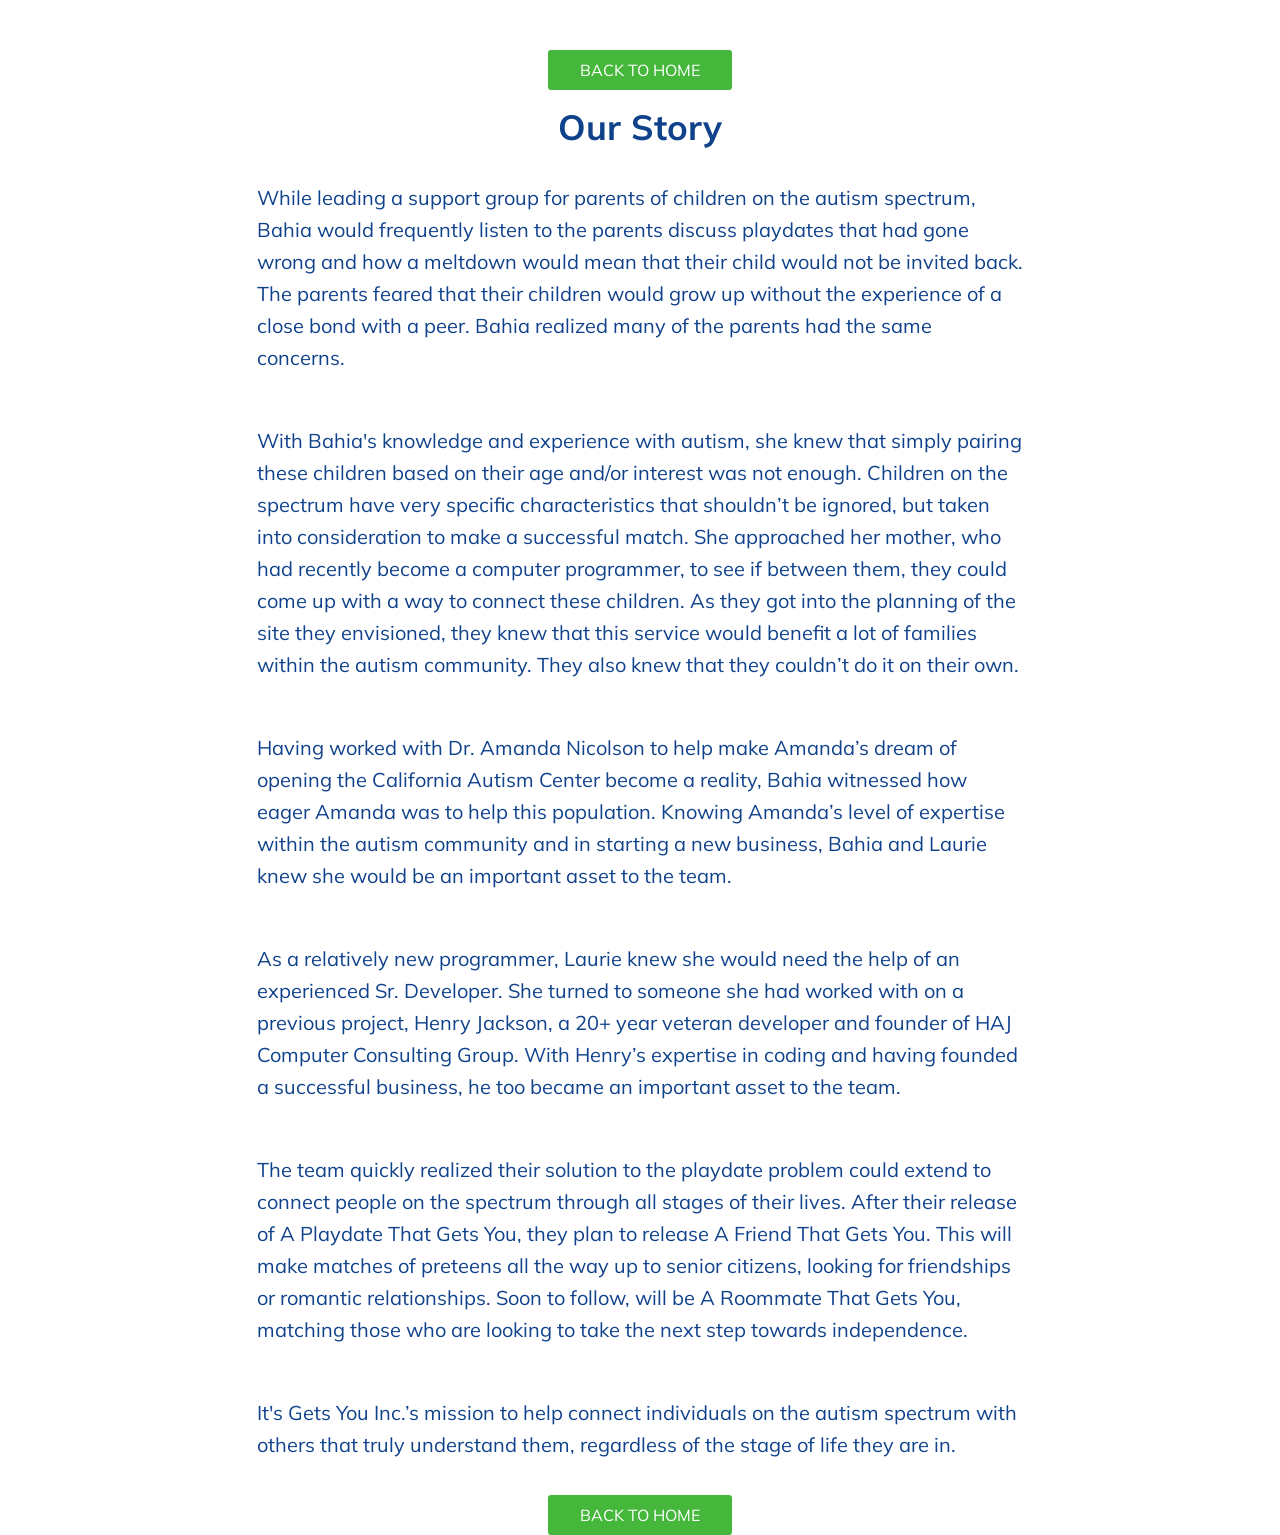
==== commit b7ec0511: "changed format spelling errors" ====
--- a/pages/about.html
+++ b/pages/about.html
@@ -8,7 +8,7 @@
     <link rel="stylesheet" href="https://cdnjs.cloudflare.com/ajax/libs/font-awesome/4.7.0/css/font-awesome.min.css">
     <link rel="shortcut icon" type="image/x-icon" href="../img/favicon.ico">
 	<link rel="stylesheet" href="../css/reset.css"> <!-- CSS reset -->
-	<link rel="stylesheet" href="../css/style.css?v=1.001"> <!-- Resource style -->
+	<link rel="stylesheet" href="../css/style.css"> <!-- Resource style -->
   	
 	<title>Our Story - Gets You Inc.</title>
 </head>
@@ -24,7 +24,7 @@
 			    While leading a support group for parents of children on the autism spectrum, Bahia would frequently listen to the parents discuss playdates that had gone wrong and how a meltdown would mean that their child would not be invited back. The parents feared that their children would grow up without the experience of a close bond with a peer. Bahia realized many of the parents had the same concerns.
 			</p>
 			<p>
-				With Bahia's knowledge and experience with autism, she knew that simply pairing these children based on their age and/or interest was not enough. Children on the spectrum have very specific characteristics that shouldn’t be ignored but taken into consideration to make a successful match. She approached her mother, who had recently become a computer programmer, to see if between them, they could come up with a way to connect these children. As they got into the planning of the site they envisioned, they knew that this service would benefit a lot of families within the autism community. They also knew that they couldn’t do it on their own.
+				With Bahia's knowledge and experience with autism, she knew that simply pairing these children based on their age and/or interest was not enough. Children on the spectrum have very specific characteristics that shouldn’t be ignored, but taken into consideration to make a successful match. She approached her mother, who had recently become a computer programmer, to see if between them, they could come up with a way to connect these children. As they got into the planning of the site they envisioned, they knew that this service would benefit a lot of families within the autism community. They also knew that they couldn’t do it on their own.
 			</p>
 			<p>
 			    Having worked with Dr. Amanda Nicolson to help make Amanda’s dream of opening the California Autism Center become a reality, Bahia witnessed how eager Amanda was to help this population. Knowing Amanda’s level of expertise within the autism community and in starting a new business, Bahia and Laurie knew she would be an important asset to the team.
@@ -33,12 +33,12 @@
 			    As a relatively new programmer, Laurie knew she would need the help of an experienced Sr. Developer. She turned to someone she had worked with on a previous project, Henry Jackson, a 20+ year veteran developer and founder of HAJ Computer Consulting Group. With Henry’s expertise in coding and having founded a successful business, he too became an important asset to the team.
 			</p>
 			<p>
-			    The team quickly realized that our solution to the playdate problem could extend to connect people on the spectrum through all stages of their lives. After our release of A Playdate That Gets You, we plan to release A Friend That Gets You. This will make matches of preteens all the way up to senior citizens, looking for friendships or romantic relationships. Soon to follow, will be A Roommate That Gets You, matching those who are looking to take the next step towards independence.
+			    The team quickly realized their solution to the playdate problem could extend to connect people on the spectrum through all stages of their lives. After their release of A Playdate That Gets You, they plan to release A Friend That Gets You. This will make matches of preteens all the way up to senior citizens, looking for friendships or romantic relationships. Soon to follow, will be A Roommate That Gets You, matching those who are looking to take the next step towards independence.
 			</p>
 			<p>
 			    It's Gets You Inc.’s mission to help connect individuals on the autism spectrum with others that truly understand them, regardless of the stage of life they are in.
 			</p>
-			<a href="../index.html" class="back">BACK TO HOME</a>
+			<a href="../home.html" class="back">BACK TO HOME</a>
 			<br/>
 		</article>
 	</div>
--- a/css/style.css
+++ b/css/style.css
@@ -15,7 +15,7 @@
   font-size: 2rem;
   font-family: "Muli", sans-serif;
   color: #10428c;
-  background-color: #ffffff;
+  background-color: #fff;
   padding-top: 50px;
   text-align: center;
 }
@@ -25,7 +25,7 @@
 }
 
 a {
-  color: #666666;
+  color: #fff;
   text-decoration: none;
 }
 
@@ -46,7 +46,7 @@
 }
 .logo {
   top: 7px;
-  left: 4%;
+  left: 10px;
   cursor: pointer;
   -webkit-transition: opacity 0.3s, visibility 0.3s;
   -moz-transition: opacity 0.3s, visibility 0.3s;
@@ -57,10 +57,10 @@
   visibility: hidden;
 }
 .nav-trigger {
-  top: 12px;
-  right: 4%;
-  height: 46px;
-  width: 46px;
+  top: 7px;
+  right: 10px;
+  height: 48px;
+  width: 48px;
   border-radius: 50%;
   background-color: #45b83c;
   -webkit-transition: background 0.2s;
@@ -77,7 +77,7 @@
 .nav-trigger .icon::after {
   /*icon created in CSS*/
   position: absolute;
-  background-color: #FFFFFF;
+  background-color: #fff;
   border-radius: 2px;
   /*force Hardware Acceleration in WebKit*/
   -webkit-transform: translateZ(0);
@@ -139,7 +139,7 @@
   background-color: rgba(255, 255, 255, 0);
 }
 .nav-trigger.project-open .icon::before, .nav-trigger.project-open .icon::after {
-  background-color: #ffffff;
+  background-color: #fff;
 }
 .nav-trigger.project-open .icon::before {
   -webkit-transform: translateY(0) rotate(45deg);
@@ -179,78 +179,45 @@
 }
 .head-title h1 {
   position: relative;
+  top: 10px;
   margin: auto;
+  margin-bottom: 18px;
   display: block;
   z-index: 1;
   color: #8d5fd3;
   font-family: "Muli", sans-serif;
-  font-size: 2.5em;
+  font-size: 1.9em;
   font-weight: 900;
   text-align: center;
-  padding: 0;
-}
-
+}
 
 /*-----------------------------
 
 Subscribe
 
 ------------------------------*/
-form{
-  width: 390px;
-  margin: 0 auto;
-  padding: 0;
-}
-
-
-
-.info{
-  display: inline-block;
-  margin: 0;
-}
-
-.info input {
-  display: block;
-  width: 280px;
-  height: 38px;
-  border: 0;
-  border-radius: 3px;
-  margin: 0;
-  padding: 5px;
-  background: #eee;
-}
-
-.info input:last-child {
-  margin: 0;
-}
-
-.info input:focus {
-  outline: none;
-}
-
-input[type="submit"]{
-  vertical-align: top;
-  height: 38px;
-  width: 98px;
-  margin: 0;
-  padding: 0;
-  border: 0;
-  border-radius: 3px;
-  cursor: pointer;
-  font-weight: 700;
-  letter-spacing: 1px;
-  color: #fff;
-  background: #cfffcc;
-}
-
-input[type="submit"]:hover{
-  background: #cfffcc;
-  font-weight: 200;
-}
-form h1{
-  color:#45b83c;
-  font-size: 1.3em;
-  padding-bottom: 5px;
+.subscribe {
+	margin-bottom: 10px;
+}
+
+.button-subscribe {
+    background-color: #45b83c; /* Green */
+    border: none;
+	border-radius: .3rem;
+    padding: 10px 32px;
+    text-align: center;
+    text-decoration: none;
+    display: inline-block;
+    font-size: 20px;
+    margin: 4px 2px;
+    cursor: pointer;
+    -webkit-transition-duration: 0.4s; /* Safari */
+    transition-duration: 0.4s;
+}
+
+
+.button-subscribe:hover {
+    box-shadow: 0 12px 16px 0 rgba(0,0,0,0.24),0 17px 50px 0 rgba(0,0,0,0.19);
 }
 
 /* -------------------------------- 
@@ -595,7 +562,7 @@
   position: relative;
   z-index: 2;
   padding: 2.5em 0 3em 0;
-  background-color: #FFFFFF;
+  background-color: #fff;
 }
 .project-info .content-wrapper > * {
   width: 90%;
@@ -790,7 +757,7 @@
   font-size: 16px;
   font-weight:700;
   cursor: pointer;
-  width: 20%;
+  width: 110px;
   margin: 20px auto;
   position: absolute;
   left: 40%;
@@ -825,7 +792,7 @@
 	text-align: center;
 	text-decoration: none;
 	color: #10428c;
-	box-shadow: 0 0 10px 1px #CCC;
+	box-shadow: 0 0 10px 1px #ccc;
 }
 
 .modal-title {
@@ -853,24 +820,6 @@
 }
 .bg--green {
 	background-color: #45b83c;
-}
-
- .back1 {
-	background-color:#fff;
-    display:block;
-    width:20%;
-    position:relative;
-    font-style:normal;
-    font-weight:bold;
-    font-size:14px;
-    margin:auto;
-    outline:none;
-    color:#10428c;
-    border:none;
-    text-decoration:none;
-    text-align:center;
-    cursor:pointer;
-    border-radius:p.3rem;
 }
 
 
@@ -985,7 +934,8 @@
 form {
 
   margin: 2% auto;
-  min-width: 9rem;
+  min-width: 350px;
+  color: #10428c;
 }
 
 input,
@@ -1011,7 +961,7 @@
 }
 input::placeholder,
 textarea::placeholder {
-  color: #7a7a7a;
+  color: #10428c;
 }
 input.error,
 textarea.error {
@@ -1020,34 +970,11 @@
 }
 input.error::placeholder,
 textarea.error::placeholder {
-  color: black;
+  color: #10428c;
 }
 
 textarea {
   height: 12rem;
-}
-
-.captcha {
-  float: left;
-}
-.captcha input {
-  float: right;
-}
-.captcha input[name=question] {
-  width: 6rem;
-  border-top-right-radius: 0;
-  border-bottom-right-radius: 0;
-  text-align: right;
-  padding-right: 0;
-}
-.captcha [name=captcha] {
-  width: 7rem;
-  border-top-left-radius: 0;
-  border-bottom-left-radius: 0;
-  padding-left: 0.5rem;
-}
-.captcha [name=captcha]::placeholder {
-  text-align: center;
 }
 
 * {
